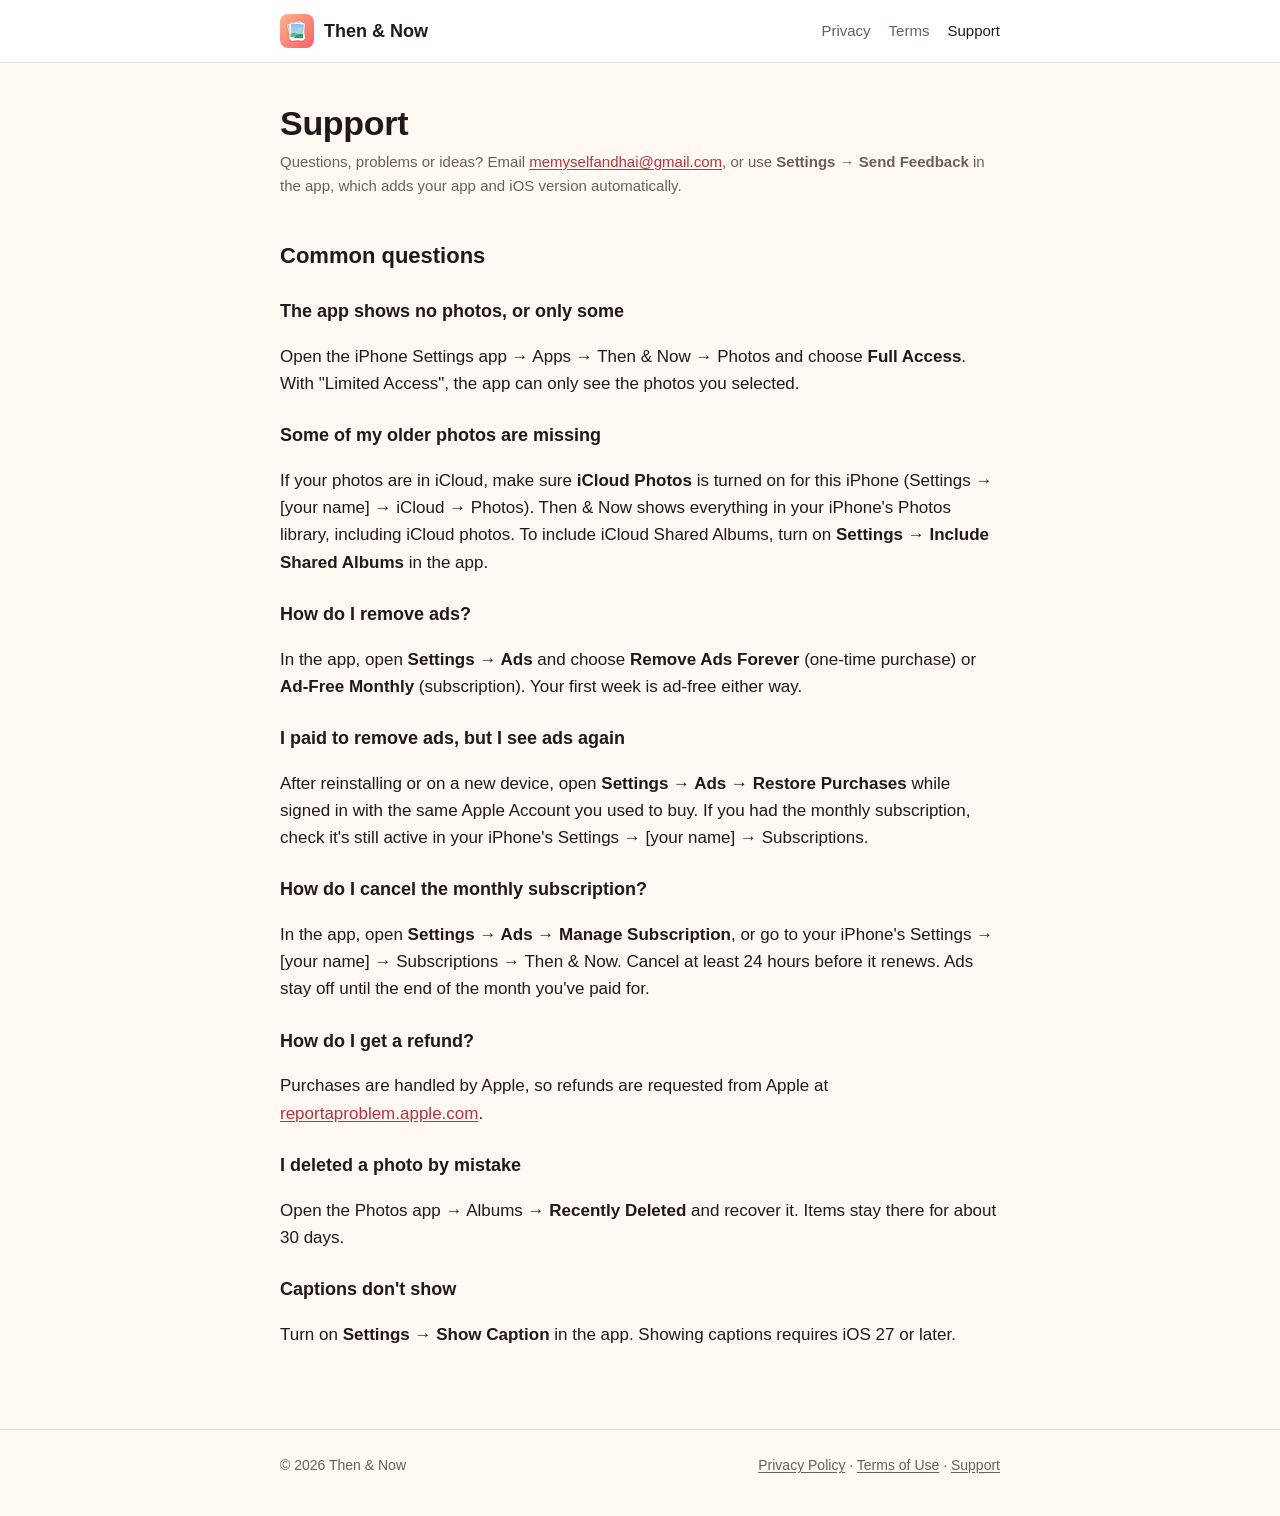
==== support.html @ 224055dd "Add files via upload" ====
<!doctype html>
<html lang="en">
<head>
<meta charset="utf-8">
<meta name="viewport" content="width=device-width, initial-scale=1">
<title>Support — Then &amp; Now</title>
<meta name="description" content="Help and contact for the Then & Now iPhone app.">
<link rel="icon" type="image/png" href="icon.png">
<link rel="apple-touch-icon" href="apple-touch-icon.png">
<link rel="stylesheet" href="style.css">
</head>
<body>
<header class="site-header">
  <div class="wrap">
    <a class="brand" href="./"><img src="icon.png" alt="" width="34" height="34">Then &amp; Now</a>
    <nav class="site-nav" aria-label="Site">
      <a href="privacy.html">Privacy</a>
      <a href="terms.html">Terms</a>
      <a href="support.html" aria-current="page">Support</a>
    </nav>
  </div>
</header>

<main class="wrap doc">
  <h1>Support</h1>
  <p class="updated">Questions, problems or ideas? Email <a href="mailto:memyselfandhai@gmail.com?subject=Then%20%26%20Now%20Support">memyselfandhai@gmail.com</a>, or use <strong>Settings → Send Feedback</strong> in the app, which adds your app and iOS version automatically.</p>

  <h2>Common questions</h2>

  <h3>The app shows no photos, or only some</h3>
  <p>Open the iPhone Settings app → Apps → Then &amp; Now → Photos and choose <strong>Full Access</strong>. With "Limited Access", the app can only see the photos you selected.</p>

  <h3>Some of my older photos are missing</h3>
  <p>If your photos are in iCloud, make sure <strong>iCloud Photos</strong> is turned on for this iPhone (Settings → [your name] → iCloud → Photos). Then &amp; Now shows everything in your iPhone's Photos library, including iCloud photos. To include iCloud Shared Albums, turn on <strong>Settings → Include Shared Albums</strong> in the app.</p>

  <h3>How do I remove ads?</h3>
  <p>In the app, open <strong>Settings → Ads</strong> and choose <strong>Remove Ads Forever</strong> (one-time purchase) or <strong>Ad-Free Monthly</strong> (subscription). Your first week is ad-free either way.</p>

  <h3>I paid to remove ads, but I see ads again</h3>
  <p>After reinstalling or on a new device, open <strong>Settings → Ads → Restore Purchases</strong> while signed in with the same Apple Account you used to buy. If you had the monthly subscription, check it's still active in your iPhone's Settings → [your name] → Subscriptions.</p>

  <h3>How do I cancel the monthly subscription?</h3>
  <p>In the app, open <strong>Settings → Ads → Manage Subscription</strong>, or go to your iPhone's Settings → [your name] → Subscriptions → Then &amp; Now. Cancel at least 24 hours before it renews. Ads stay off until the end of the month you've paid for.</p>

  <h3>How do I get a refund?</h3>
  <p>Purchases are handled by Apple, so refunds are requested from Apple at <a href="https://reportaproblem.apple.com">reportaproblem.apple.com</a>.</p>

  <h3>I deleted a photo by mistake</h3>
  <p>Open the Photos app → Albums → <strong>Recently Deleted</strong> and recover it. Items stay there for about 30 days.</p>

  <h3>Captions don't show</h3>
  <p>Turn on <strong>Settings → Show Caption</strong> in the app. Showing captions requires iOS 27 or later.</p>
</main>

<footer class="site-footer">
  <div class="wrap">
    <span>© 2026 Then &amp; Now</span>
    <span><a href="privacy.html">Privacy Policy</a> · <a href="terms.html">Terms of Use</a> · <a href="support.html">Support</a></span>
  </div>
</footer>
</body>
</html>
---- style.css ----
:root {
  --bg: #FFF8F3;
  --surface: #FFFFFF;
  --text: #1F1A17;
  --muted: #6B5F57;
  --line: #EADFD6;
  --accent: #E8505B;
  --accent-ink: #B9323D;
  --accent-soft: #FFE6DD;
  color-scheme: light dark;
}

@media (prefers-color-scheme: dark) {
  :root {
    --bg: #161312;
    --surface: #201B19;
    --text: #F4EDE8;
    --muted: #B3A69D;
    --line: #3A322E;
    --accent: #FF7A72;
    --accent-ink: #FF9A92;
    --accent-soft: #3A2421;
  }
}

* { box-sizing: border-box; }

html { -webkit-text-size-adjust: 100%; }

body {
  margin: 0;
  background: var(--bg);
  color: var(--text);
  font: 17px/1.6 -apple-system, BlinkMacSystemFont, "SF Pro Text", "Segoe UI", Roboto, Helvetica, Arial, sans-serif;
}

a { color: var(--accent-ink); text-underline-offset: 2px; }
a:hover { color: var(--accent); }

.wrap { max-width: 760px; margin: 0 auto; padding: 0 20px; }

/* Header */
.site-header { border-bottom: 1px solid var(--line); background: var(--surface); }
.site-header .wrap { display: flex; align-items: center; justify-content: space-between; gap: 16px; flex-wrap: wrap; padding-top: 14px; padding-bottom: 14px; }
.brand { display: flex; align-items: center; gap: 10px; color: var(--text); text-decoration: none; font-weight: 700; font-size: 18px; }
.brand img { width: 34px; height: 34px; border-radius: 8px; }
.site-nav { display: flex; gap: 18px; flex-wrap: wrap; font-size: 15px; }
.site-nav a { color: var(--muted); text-decoration: none; }
.site-nav a:hover, .site-nav a[aria-current="page"] { color: var(--text); }

/* Home */
.hero { text-align: center; padding: 64px 0 40px; }
.hero img { width: 128px; height: 128px; border-radius: 29px; box-shadow: 0 12px 32px rgba(185, 50, 61, 0.22); }
.hero h1 { font-size: 40px; line-height: 1.15; margin: 24px 0 8px; letter-spacing: -0.5px; }
.hero p { font-size: 20px; color: var(--muted); margin: 0 auto; max-width: 520px; }
.features { display: grid; grid-template-columns: repeat(auto-fit, minmax(260px, 1fr)); gap: 16px; padding: 8px 0 56px; }
.feature { background: var(--surface); border: 1px solid var(--line); border-radius: 16px; padding: 20px; }
.feature h2 { font-size: 17px; margin: 0 0 6px; }
.feature p { margin: 0; color: var(--muted); font-size: 15px; line-height: 1.5; }

/* Documents */
.doc { padding-top: 40px; padding-bottom: 64px; }
.doc h1 { font-size: 34px; line-height: 1.2; margin: 0 0 6px; letter-spacing: -0.3px; }
.doc .updated { color: var(--muted); margin: 0 0 28px; font-size: 15px; }
.doc h2 { font-size: 22px; margin: 40px 0 10px; }
.doc h3 { font-size: 18px; margin: 24px 0 6px; }
.doc ul { padding-left: 22px; }
.doc li { margin: 6px 0; }
.summary { background: var(--accent-soft); border-radius: 14px; padding: 18px 20px; margin: 0 0 8px; }
.summary p { margin: 0 0 8px; }
.summary ul { margin: 0; }
.table-scroll { overflow-x: auto; margin: 12px 0; }
table { border-collapse: collapse; width: 100%; min-width: 520px; font-size: 15px; background: var(--surface); }
th, td { text-align: left; vertical-align: top; padding: 10px 12px; border: 1px solid var(--line); }
th { font-weight: 600; }
.caps { text-transform: uppercase; font-size: 15px; }

/* Footer */
.site-footer { border-top: 1px solid var(--line); color: var(--muted); font-size: 14px; padding: 24px 0 40px; }
.site-footer .wrap { display: flex; gap: 8px 20px; flex-wrap: wrap; justify-content: space-between; }
.site-footer a { color: var(--muted); }

@media (max-width: 520px) {
  .hero { padding-top: 44px; }
  .hero h1 { font-size: 32px; }
  .hero p { font-size: 18px; }
  .doc h1 { font-size: 28px; }
}
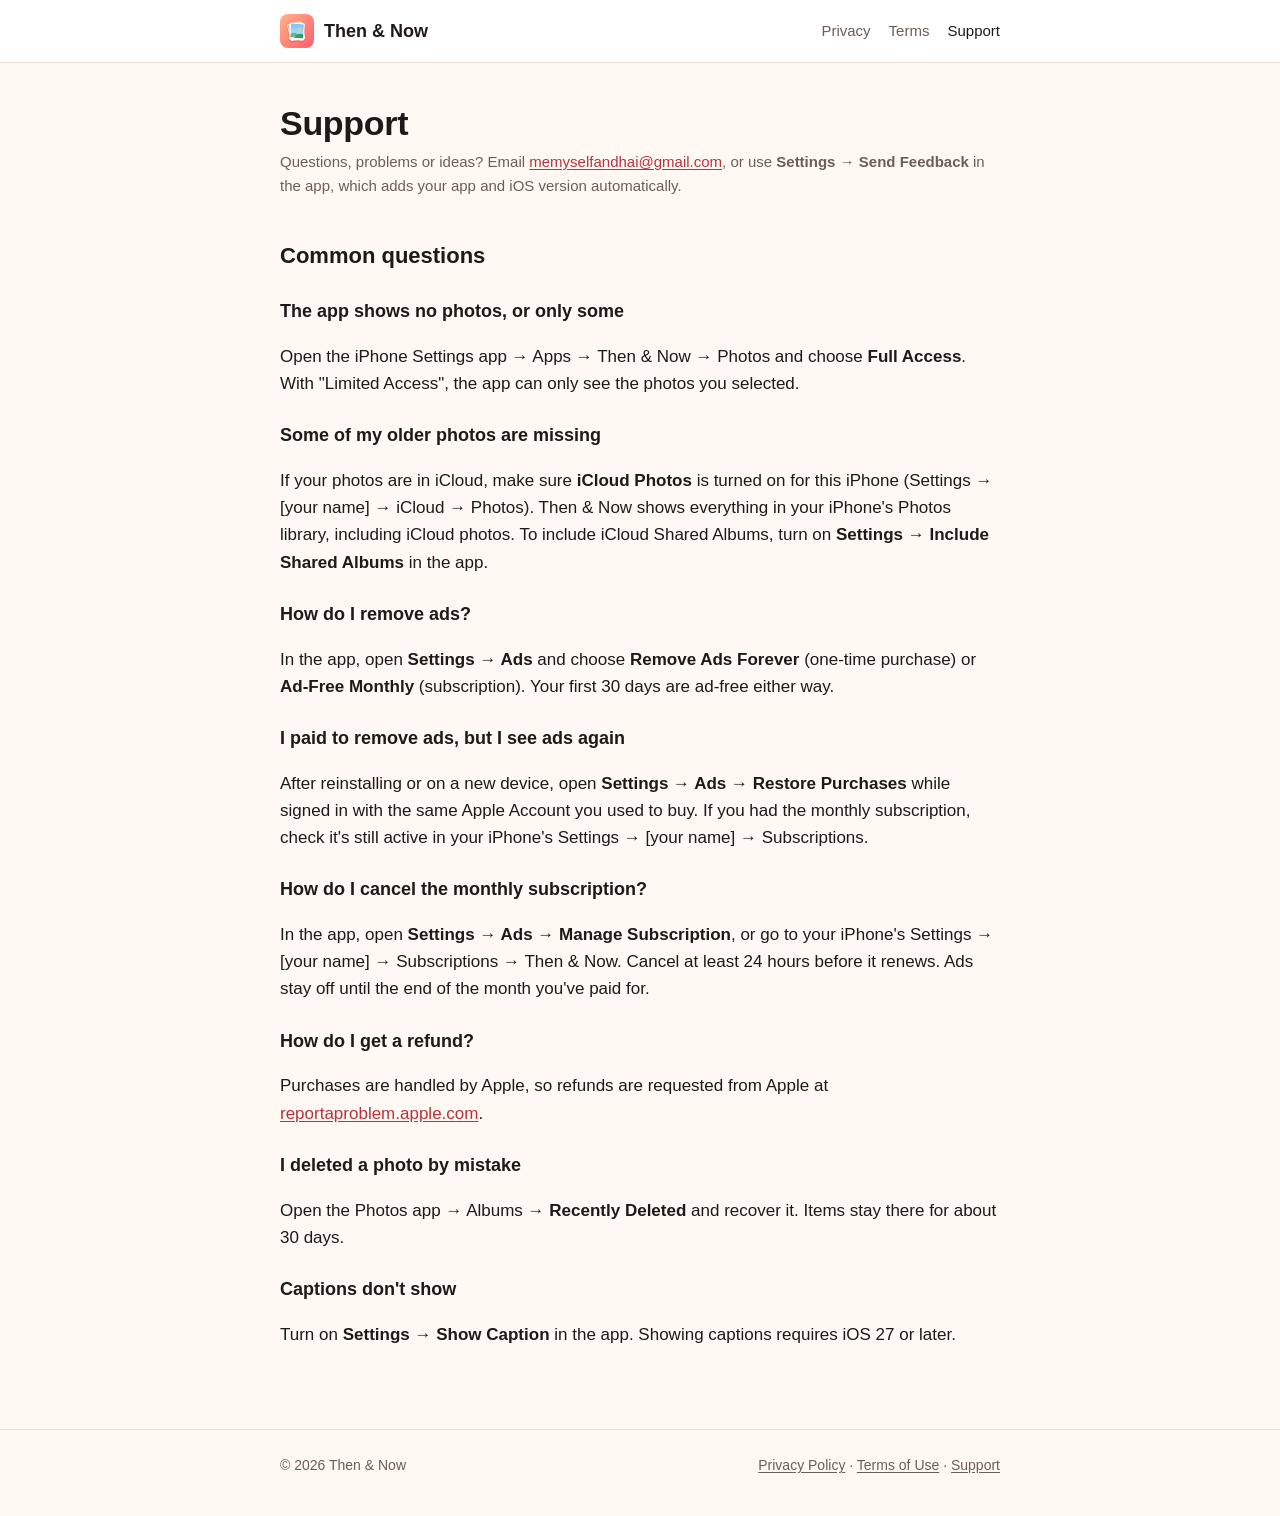
==== commit b8e4de9d: "updated free trial period & price" ====
--- a/support.html
+++ b/support.html
@@ -34,7 +34,7 @@
   <p>If your photos are in iCloud, make sure <strong>iCloud Photos</strong> is turned on for this iPhone (Settings → [your name] → iCloud → Photos). Then &amp; Now shows everything in your iPhone's Photos library, including iCloud photos. To include iCloud Shared Albums, turn on <strong>Settings → Include Shared Albums</strong> in the app.</p>
 
   <h3>How do I remove ads?</h3>
-  <p>In the app, open <strong>Settings → Ads</strong> and choose <strong>Remove Ads Forever</strong> (one-time purchase) or <strong>Ad-Free Monthly</strong> (subscription). Your first week is ad-free either way.</p>
+  <p>In the app, open <strong>Settings → Ads</strong> and choose <strong>Remove Ads Forever</strong> (one-time purchase) or <strong>Ad-Free Monthly</strong> (subscription). Your first 30 days are ad-free either way.</p>
 
   <h3>I paid to remove ads, but I see ads again</h3>
   <p>After reinstalling or on a new device, open <strong>Settings → Ads → Restore Purchases</strong> while signed in with the same Apple Account you used to buy. If you had the monthly subscription, check it's still active in your iPhone's Settings → [your name] → Subscriptions.</p>
